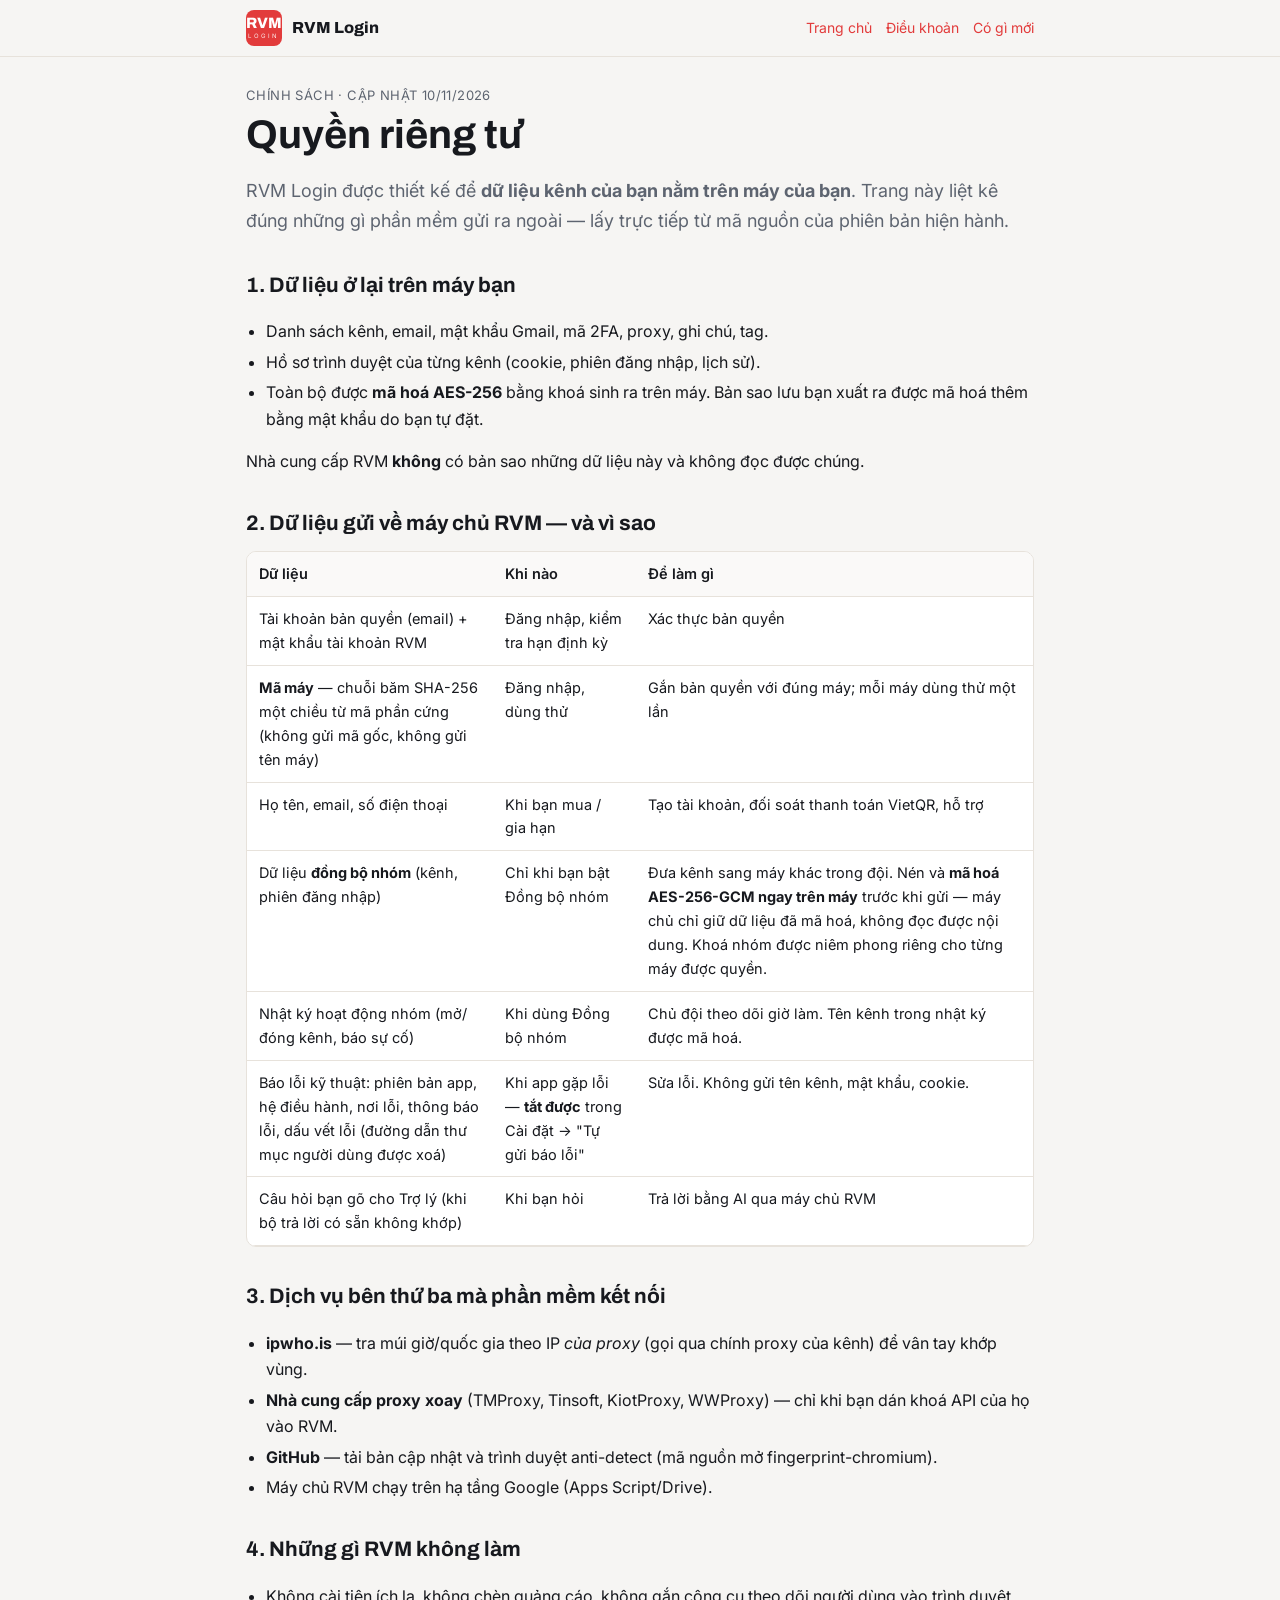
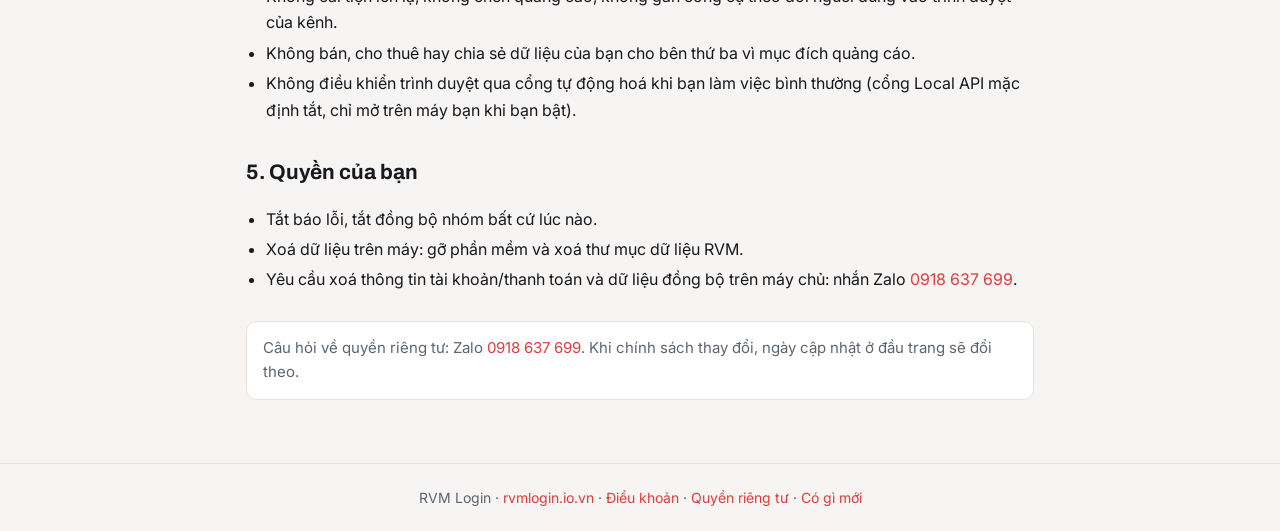
==== bao-mat.html @ d6624f91 "Cap nhat landing + huong-dan v1.3.1" ====
<!doctype html>
<html lang="vi">
<head>
<meta charset="utf-8">
<meta name="viewport" content="width=device-width, initial-scale=1, viewport-fit=cover">
<meta name="description" content="Chính sách quyền riêng tư của RVM Login: dữ liệu nào nằm trên máy bạn, dữ liệu nào gửi về máy chủ, và vì sao.">
<title>Quyền riêng tư RVM</title>
<link rel="preconnect" href="https://fonts.gstatic.com" crossorigin>
<link rel="stylesheet" href="https://fonts.googleapis.com/css2?family=Archivo:wght@700;800&family=Inter:wght@400;500;600&display=swap">
<link rel="stylesheet" href="assets/doc.css">
</head>
<body>
<header class="top"><div class="bar">
  <a class="brand" href="./"><span class="mark"><b>RVM</b><span>LOGIN</span></span><span class="bname">RVM Login</span></a>
  <span class="sp"></span>
  <nav class="links"><a href="./">Trang chủ</a><a href="dieu-khoan.html">Điều khoản</a><a href="thay-doi.html">Có gì mới</a></nav>
</div></header>

<main class="wrap doc">
  <p class="eyebrow">Chính sách · cập nhật 10/11/2026</p>
  <h1>Quyền riêng tư</h1>
  <p class="lead">RVM Login được thiết kế để <b>dữ liệu kênh của bạn nằm trên máy của bạn</b>. Trang này liệt kê đúng những gì phần mềm gửi ra ngoài — lấy trực tiếp từ mã nguồn của phiên bản hiện hành.</p>

  <h2>1. Dữ liệu ở lại trên máy bạn</h2>
  <ul>
    <li>Danh sách kênh, email, mật khẩu Gmail, mã 2FA, proxy, ghi chú, tag.</li>
    <li>Hồ sơ trình duyệt của từng kênh (cookie, phiên đăng nhập, lịch sử).</li>
    <li>Toàn bộ được <b>mã hoá AES-256</b> bằng khoá sinh ra trên máy. Bản sao lưu bạn xuất ra được mã hoá thêm bằng mật khẩu do bạn tự đặt.</li>
  </ul>
  <p>Nhà cung cấp RVM <b>không</b> có bản sao những dữ liệu này và không đọc được chúng.</p>

  <h2>2. Dữ liệu gửi về máy chủ RVM — và vì sao</h2>
  <table>
    <tr><th>Dữ liệu</th><th>Khi nào</th><th>Để làm gì</th></tr>
    <tr><td>Tài khoản bản quyền (email) + mật khẩu tài khoản RVM</td><td>Đăng nhập, kiểm tra hạn định kỳ</td><td>Xác thực bản quyền</td></tr>
    <tr><td><b>Mã máy</b> — chuỗi băm SHA-256 một chiều từ mã phần cứng (không gửi mã gốc, không gửi tên máy)</td><td>Đăng nhập, dùng thử</td><td>Gắn bản quyền với đúng máy; mỗi máy dùng thử một lần</td></tr>
    <tr><td>Họ tên, email, số điện thoại</td><td>Khi bạn mua / gia hạn</td><td>Tạo tài khoản, đối soát thanh toán VietQR, hỗ trợ</td></tr>
    <tr><td>Dữ liệu <b>đồng bộ nhóm</b> (kênh, phiên đăng nhập)</td><td>Chỉ khi bạn bật Đồng bộ nhóm</td><td>Đưa kênh sang máy khác trong đội. Nén và <b>mã hoá AES-256-GCM ngay trên máy</b> trước khi gửi — máy chủ chỉ giữ dữ liệu đã mã hoá, không đọc được nội dung. Khoá nhóm được niêm phong riêng cho từng máy được quyền.</td></tr>
    <tr><td>Nhật ký hoạt động nhóm (mở/đóng kênh, báo sự cố)</td><td>Khi dùng Đồng bộ nhóm</td><td>Chủ đội theo dõi giờ làm. Tên kênh trong nhật ký được mã hoá.</td></tr>
    <tr><td>Báo lỗi kỹ thuật: phiên bản app, hệ điều hành, nơi lỗi, thông báo lỗi, dấu vết lỗi (đường dẫn thư mục người dùng được xoá)</td><td>Khi app gặp lỗi — <b>tắt được</b> trong Cài đặt → "Tự gửi báo lỗi"</td><td>Sửa lỗi. Không gửi tên kênh, mật khẩu, cookie.</td></tr>
    <tr><td>Câu hỏi bạn gõ cho Trợ lý (khi bộ trả lời có sẵn không khớp)</td><td>Khi bạn hỏi</td><td>Trả lời bằng AI qua máy chủ RVM</td></tr>
  </table>

  <h2>3. Dịch vụ bên thứ ba mà phần mềm kết nối</h2>
  <ul>
    <li><b>ipwho.is</b> — tra múi giờ/quốc gia theo IP <i>của proxy</i> (gọi qua chính proxy của kênh) để vân tay khớp vùng.</li>
    <li><b>Nhà cung cấp proxy xoay</b> (TMProxy, Tinsoft, KiotProxy, WWProxy) — chỉ khi bạn dán khoá API của họ vào RVM.</li>
    <li><b>GitHub</b> — tải bản cập nhật và trình duyệt anti-detect (mã nguồn mở fingerprint-chromium).</li>
    <li>Máy chủ RVM chạy trên hạ tầng Google (Apps Script/Drive).</li>
  </ul>

  <h2>4. Những gì RVM không làm</h2>
  <ul>
    <li>Không cài tiện ích lạ, không chèn quảng cáo, không gắn công cụ theo dõi người dùng vào trình duyệt của kênh.</li>
    <li>Không bán, cho thuê hay chia sẻ dữ liệu của bạn cho bên thứ ba vì mục đích quảng cáo.</li>
    <li>Không điều khiển trình duyệt qua cổng tự động hoá khi bạn làm việc bình thường (cổng Local API mặc định tắt, chỉ mở trên máy bạn khi bạn bật).</li>
  </ul>

  <h2>5. Quyền của bạn</h2>
  <ul>
    <li>Tắt báo lỗi, tắt đồng bộ nhóm bất cứ lúc nào.</li>
    <li>Xoá dữ liệu trên máy: gỡ phần mềm và xoá thư mục dữ liệu RVM.</li>
    <li>Yêu cầu xoá thông tin tài khoản/thanh toán và dữ liệu đồng bộ trên máy chủ: nhắn Zalo <a href="https://zalo.me/0918637699">0918 637 699</a>.</li>
  </ul>

  <p class="note">Câu hỏi về quyền riêng tư: Zalo <a href="https://zalo.me/0918637699">0918 637 699</a>. Khi chính sách thay đổi, ngày cập nhật ở đầu trang sẽ đổi theo.</p>
</main>

<footer class="foot"><div class="wrap">RVM Login · <a href="./">rvmlogin.io.vn</a> · <a href="dieu-khoan.html">Điều khoản</a> · <a href="bao-mat.html">Quyền riêng tư</a> · <a href="thay-doi.html">Có gì mới</a></div></footer>
</body>
</html>
---- assets/doc.css ----
/* doc.css — giao diện chung cho các trang tài liệu (quyền riêng tư, điều khoản, có gì mới). */
:root{
  --bg:#f6f5f3; --surface:#fff; --border:#e7e2db; --ink:#17191e; --muted:#5d6470;
  --accent:#e23b3b; --good:#1a9b54; --good-soft:#e7f6ee; --warn:#b9771a; --warn-soft:#fbf0db; --bad:#c43a3a; --bad-soft:#fcecec;
  --font-display:'Archivo',system-ui,Segoe UI,sans-serif; --font-body:'Inter',system-ui,Segoe UI,sans-serif;
}
@media (prefers-color-scheme:dark){
  :root:not([data-theme="light"]){
    --bg:#0f1115; --surface:#171a21; --border:#2a2f3a; --ink:#e8eaef; --muted:#9aa2b0;
    --accent:#f2544f; --good:#37c46d; --good-soft:#14281d; --warn:#e3a53c; --warn-soft:#2b2210; --bad:#f2544f; --bad-soft:#2b1618;
  }
}
:root[data-theme="dark"]{
  --bg:#0f1115; --surface:#171a21; --border:#2a2f3a; --ink:#e8eaef; --muted:#9aa2b0;
  --accent:#f2544f; --good:#37c46d; --good-soft:#14281d; --warn:#e3a53c; --warn-soft:#2b2210; --bad:#f2544f; --bad-soft:#2b1618;
}
*{box-sizing:border-box}
html{color-scheme:light dark}
body{margin:0;background:var(--bg);color:var(--ink);font-family:var(--font-body);line-height:1.65;font-size:16px;-webkit-font-smoothing:antialiased}
a{color:var(--accent);text-decoration:none} a:hover{text-decoration:underline}
.wrap{max-width:820px;margin:0 auto;padding:0 16px}
.top{position:sticky;top:0;z-index:5;background:color-mix(in srgb,var(--bg) 88%,transparent);backdrop-filter:blur(10px);border-bottom:1px solid var(--border)}
.top .bar{max-width:820px;margin:0 auto;padding:10px 16px;display:flex;align-items:center;gap:12px;flex-wrap:wrap}
.brand{display:flex;align-items:center;gap:10px;color:var(--ink)} .brand:hover{text-decoration:none}
.mark{width:36px;height:36px;border-radius:8px;background:var(--accent);display:inline-grid;place-items:center;align-content:center}
.mark b{font-family:var(--font-display);font-weight:800;color:#fff;font-size:15px;line-height:1}
.mark span{font-size:6px;letter-spacing:2.5px;color:#fff;opacity:.9}
.bname{font-family:var(--font-display);font-weight:800}
.sp{flex:1}
.links{display:flex;gap:14px;flex-wrap:wrap;font-size:14px}
.doc{padding-top:28px;padding-bottom:48px}
.eyebrow{color:var(--muted);font-size:13px;letter-spacing:.4px;text-transform:uppercase;margin:0 0 6px}
h1{font-family:var(--font-display);font-size:clamp(28px,6vw,40px);line-height:1.15;margin:0 0 12px}
h2{font-family:var(--font-display);font-size:21px;margin:32px 0 10px}
h3{font-size:17px;margin:20px 0 6px}
.lead{font-size:18px;color:var(--muted)}
ul{padding-left:20px} li{margin:4px 0}
table{width:100%;border-collapse:collapse;font-size:14.5px;background:var(--surface);border:1px solid var(--border);border-radius:10px;overflow:hidden;display:block;overflow-x:auto}
th,td{padding:10px 12px;border-bottom:1px solid var(--border);text-align:left;vertical-align:top}
th{font-weight:600;background:color-mix(in srgb,var(--surface) 80%,var(--border))}
.note{margin-top:28px;padding:14px 16px;border:1px solid var(--border);border-radius:10px;background:var(--surface);color:var(--muted);font-size:15px}
.pill{display:inline-block;padding:2px 9px;border-radius:999px;font-size:12.5px;font-weight:600}
.pill.ok{background:var(--good-soft);color:var(--good)} .pill.warn{background:var(--warn-soft);color:var(--warn)} .pill.bad{background:var(--bad-soft);color:var(--bad)}
.rel{background:var(--surface);border:1px solid var(--border);border-radius:12px;padding:16px 18px;margin:14px 0}
.rel h3{margin:0 0 4px;display:flex;gap:10px;align-items:baseline;flex-wrap:wrap}
.rel .d{color:var(--muted);font-size:13.5px;font-weight:400}
.foot{border-top:1px solid var(--border);padding:22px 0;color:var(--muted);font-size:14px;text-align:center}
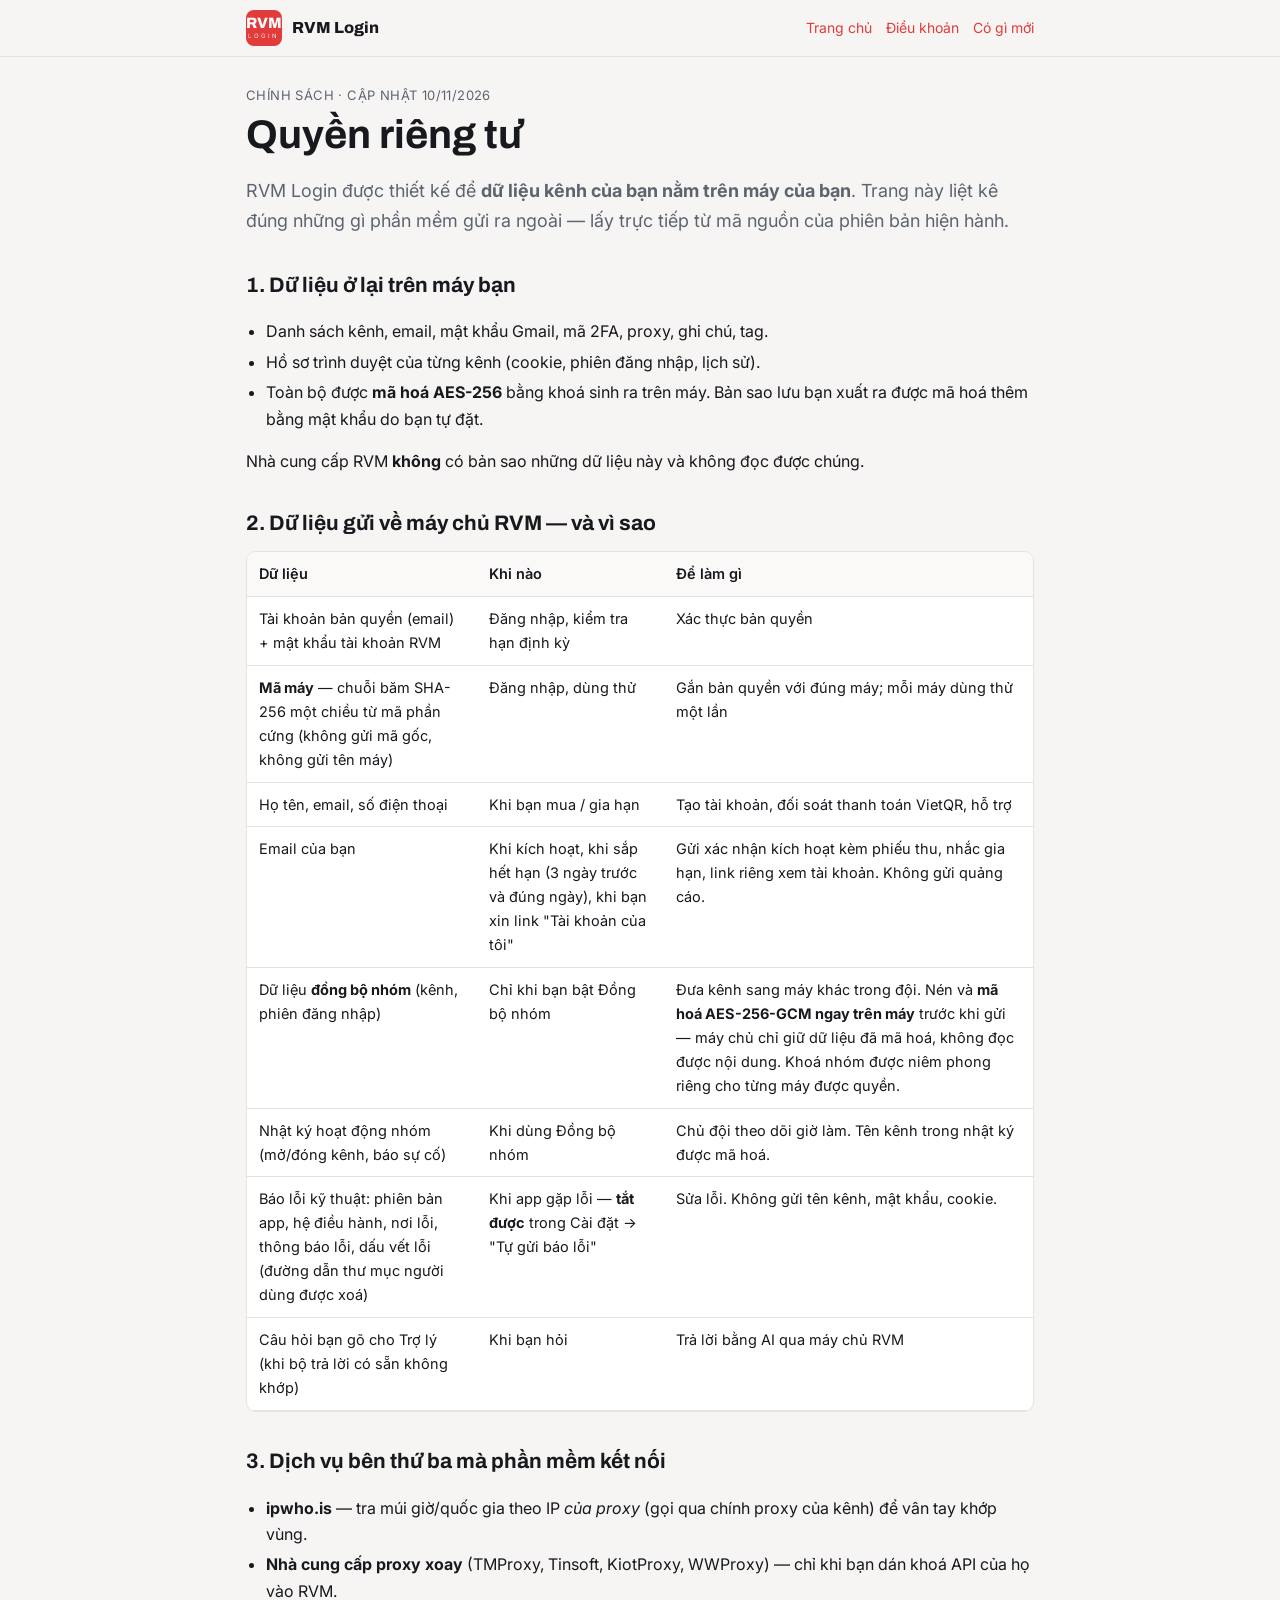
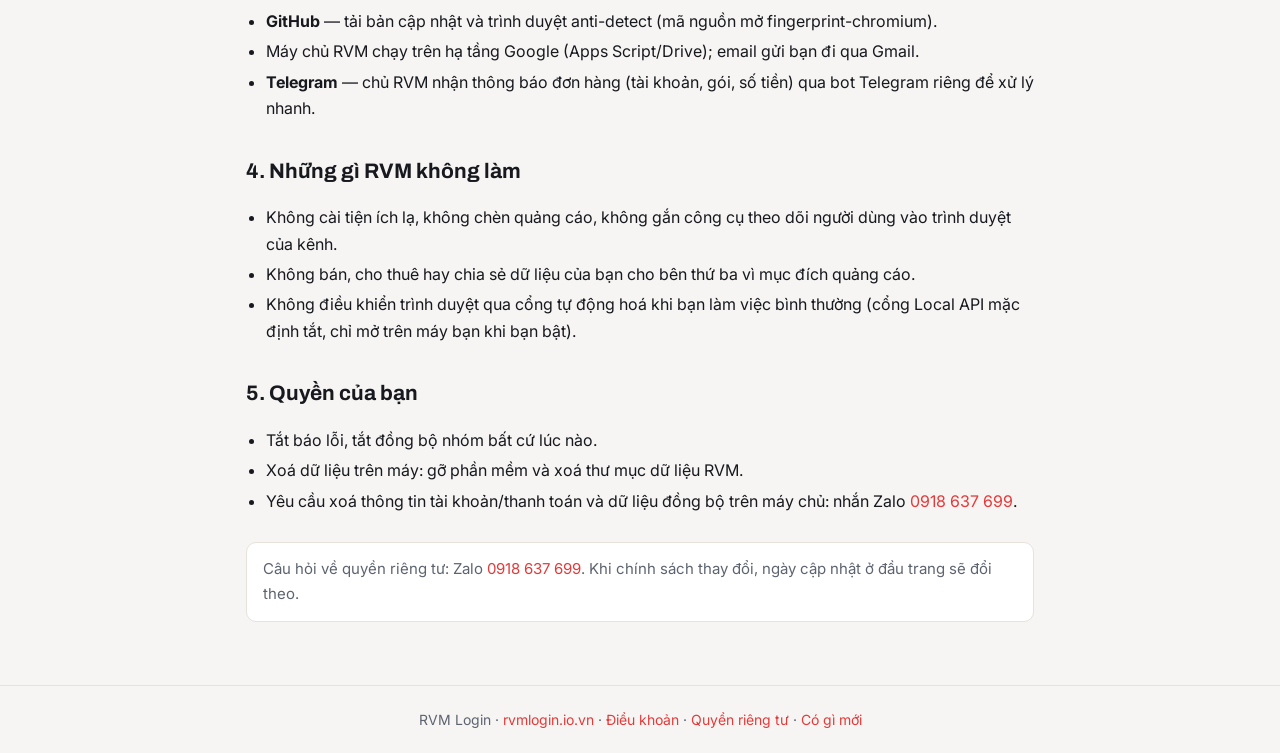
==== commit 8f358ea1: "Cap nhat landing + huong-dan v1.3.1" ====
--- a/bao-mat.html
+++ b/bao-mat.html
@@ -35,6 +35,7 @@
     <tr><td>Tài khoản bản quyền (email) + mật khẩu tài khoản RVM</td><td>Đăng nhập, kiểm tra hạn định kỳ</td><td>Xác thực bản quyền</td></tr>
     <tr><td><b>Mã máy</b> — chuỗi băm SHA-256 một chiều từ mã phần cứng (không gửi mã gốc, không gửi tên máy)</td><td>Đăng nhập, dùng thử</td><td>Gắn bản quyền với đúng máy; mỗi máy dùng thử một lần</td></tr>
     <tr><td>Họ tên, email, số điện thoại</td><td>Khi bạn mua / gia hạn</td><td>Tạo tài khoản, đối soát thanh toán VietQR, hỗ trợ</td></tr>
+    <tr><td>Email của bạn</td><td>Khi kích hoạt, khi sắp hết hạn (3 ngày trước và đúng ngày), khi bạn xin link "Tài khoản của tôi"</td><td>Gửi xác nhận kích hoạt kèm phiếu thu, nhắc gia hạn, link riêng xem tài khoản. Không gửi quảng cáo.</td></tr>
     <tr><td>Dữ liệu <b>đồng bộ nhóm</b> (kênh, phiên đăng nhập)</td><td>Chỉ khi bạn bật Đồng bộ nhóm</td><td>Đưa kênh sang máy khác trong đội. Nén và <b>mã hoá AES-256-GCM ngay trên máy</b> trước khi gửi — máy chủ chỉ giữ dữ liệu đã mã hoá, không đọc được nội dung. Khoá nhóm được niêm phong riêng cho từng máy được quyền.</td></tr>
     <tr><td>Nhật ký hoạt động nhóm (mở/đóng kênh, báo sự cố)</td><td>Khi dùng Đồng bộ nhóm</td><td>Chủ đội theo dõi giờ làm. Tên kênh trong nhật ký được mã hoá.</td></tr>
     <tr><td>Báo lỗi kỹ thuật: phiên bản app, hệ điều hành, nơi lỗi, thông báo lỗi, dấu vết lỗi (đường dẫn thư mục người dùng được xoá)</td><td>Khi app gặp lỗi — <b>tắt được</b> trong Cài đặt → "Tự gửi báo lỗi"</td><td>Sửa lỗi. Không gửi tên kênh, mật khẩu, cookie.</td></tr>
@@ -46,7 +47,8 @@
     <li><b>ipwho.is</b> — tra múi giờ/quốc gia theo IP <i>của proxy</i> (gọi qua chính proxy của kênh) để vân tay khớp vùng.</li>
     <li><b>Nhà cung cấp proxy xoay</b> (TMProxy, Tinsoft, KiotProxy, WWProxy) — chỉ khi bạn dán khoá API của họ vào RVM.</li>
     <li><b>GitHub</b> — tải bản cập nhật và trình duyệt anti-detect (mã nguồn mở fingerprint-chromium).</li>
-    <li>Máy chủ RVM chạy trên hạ tầng Google (Apps Script/Drive).</li>
+    <li>Máy chủ RVM chạy trên hạ tầng Google (Apps Script/Drive); email gửi bạn đi qua Gmail.</li>
+    <li><b>Telegram</b> — chủ RVM nhận thông báo đơn hàng (tài khoản, gói, số tiền) qua bot Telegram riêng để xử lý nhanh.</li>
   </ul>
 
   <h2>4. Những gì RVM không làm</h2>
